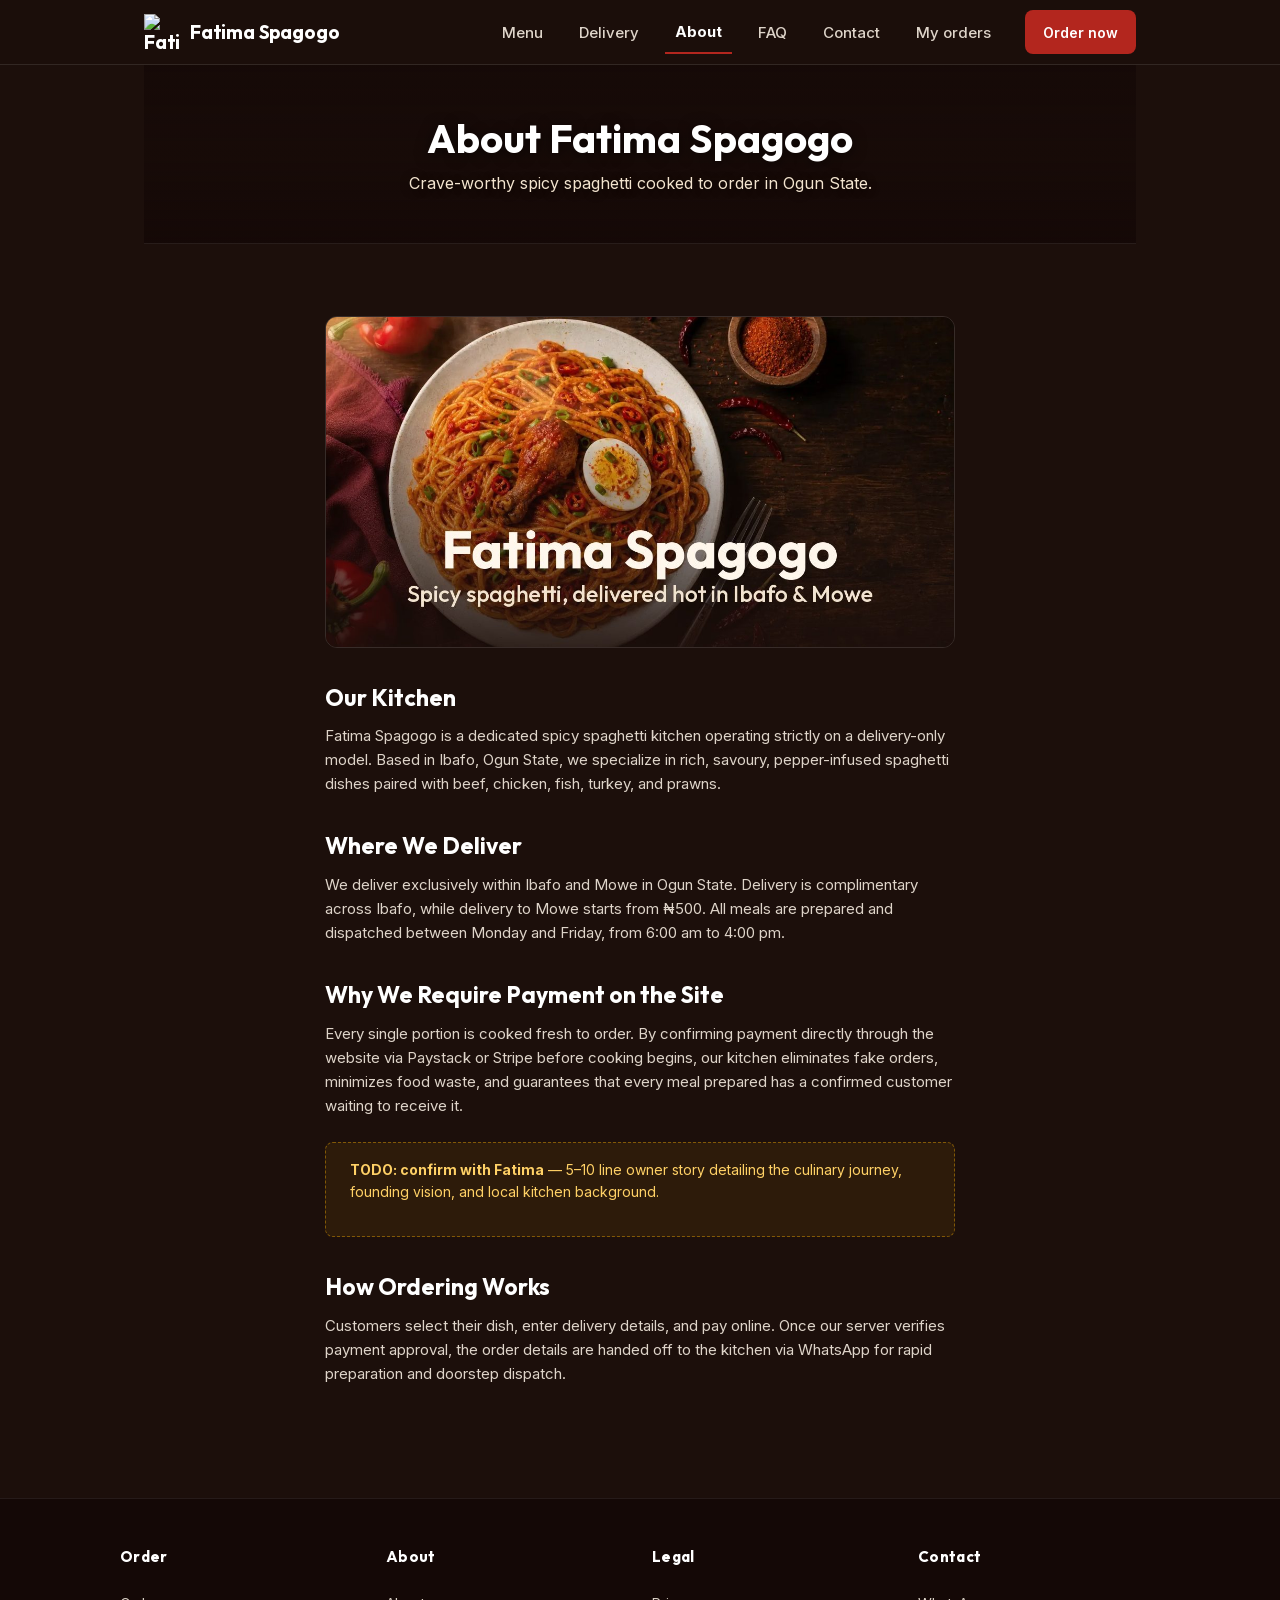
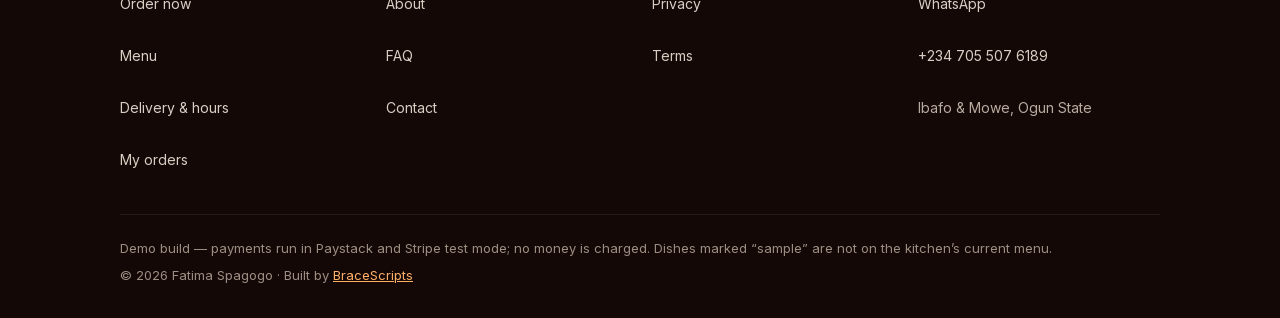
==== about.html @ 140d6942 "Pages: menu, delivery, about, faq, contact, privacy, terms + shared layout" ====
<!DOCTYPE html>
<html lang="en">
<head>
  <meta charset="UTF-8">
  <meta name="viewport" content="width=device-width, initial-scale=1.0">
  <title>About Us — Fatima Spagogo</title>
  <meta name="description" content="Learn about Fatima Spagogo, a delivery-only spicy spaghetti kitchen serving Ibafo and Mowe. Freshly cooked meals with secure online test payments.">
  <link rel="canonical" href="https://spagogofoodapp.netlify.app/about">
  <meta property="og:type" content="website">
  <meta property="og:title" content="About Us — Fatima Spagogo">
  <meta property="og:description" content="Learn about Fatima Spagogo, a delivery-only spicy spaghetti kitchen serving Ibafo and Mowe. Freshly cooked meals with secure online test payments.">
  <meta property="og:url" content="https://spagogofoodapp.netlify.app/about">
  <meta property="og:image" content="https://spagogofoodapp.netlify.app/og-image.jpg">
  <meta name="twitter:card" content="summary_large_image">
  <link rel="icon" type="image/svg+xml" href="/logo.svg">
  <link rel="stylesheet" href="/style.css">
  <link rel="stylesheet" href="/layout.css">
</head>
<body class="page">
  <a class="skipLink" href="#main">Skip to content</a>
  <header class="siteNav">
    <div class="siteNav-inner">
      <a href="/" class="siteNav-brand">
        <img src="/logo.svg" alt="Fatima Spagogo" width="36" height="36">
        <span>Fatima Spagogo</span>
      </a>
      <button type="button" class="siteNav-burger" aria-expanded="false" aria-controls="siteNavLinks" aria-label="Toggle navigation">
        <span class="siteNav-burgerBar"></span>
        <span class="siteNav-burgerBar"></span>
        <span class="siteNav-burgerBar"></span>
      </button>
      <nav id="siteNavLinks" class="siteNav-links">
        <a href="/menu" class="siteNav-link">Menu</a>
        <a href="/delivery" class="siteNav-link">Delivery</a>
        <a href="/about" class="siteNav-link" aria-current="page">About</a>
        <a href="/faq" class="siteNav-link">FAQ</a>
        <a href="/contact" class="siteNav-link">Contact</a>
        <a href="/orders" class="siteNav-link">My orders</a>
        <a href="/#orderForm" class="siteNav-btn">Order now</a>
      </nav>
    </div>
  </header>

  <main id="main" class="pageMain">
    <section class="pageHero">
      <h1>About Fatima Spagogo</h1>
      <p>Crave-worthy spicy spaghetti cooked to order in Ogun State.</p>
    </section>

    <div class="prose">
      <img src="/og-image.jpg" alt="Fatima Spagogo signature spicy spaghetti dish" class="decorativeImage" width="1200" height="630" loading="lazy">

      <h2>Our Kitchen</h2>
      <p>Fatima Spagogo is a dedicated spicy spaghetti kitchen operating strictly on a delivery-only model. Based in Ibafo, Ogun State, we specialize in rich, savoury, pepper-infused spaghetti dishes paired with beef, chicken, fish, turkey, and prawns.</p>

      <h2>Where We Deliver</h2>
      <p>We deliver exclusively within Ibafo and Mowe in Ogun State. Delivery is complimentary across Ibafo, while delivery to Mowe starts from ₦500. All meals are prepared and dispatched between Monday and Friday, from 6:00 am to 4:00 pm.</p>

      <h2>Why We Require Payment on the Site</h2>
      <p>Every single portion is cooked fresh to order. By confirming payment directly through the website via Paystack or Stripe before cooking begins, our kitchen eliminates fake orders, minimizes food waste, and guarantees that every meal prepared has a confirmed customer waiting to receive it.</p>

      <div class="todoBox">
        <p><strong>TODO: confirm with Fatima</strong> &mdash; 5&ndash;10 line owner story detailing the culinary journey, founding vision, and local kitchen background.</p>
      </div>

      <h2>How Ordering Works</h2>
      <p>Customers select their dish, enter delivery details, and pay online. Once our server verifies payment approval, the order details are handed off to the kitchen via WhatsApp for rapid preparation and doorstep dispatch.</p>
    </div>
  </main>

  <footer class="siteFooter">
    <div class="siteFooter-inner">
      <div class="siteFooter-grid">
        <div class="siteFooter-col">
          <h3 class="siteFooter-heading">Order</h3>
          <ul class="siteFooter-list">
            <li><a href="/#orderForm">Order now</a></li>
            <li><a href="/menu">Menu</a></li>
            <li><a href="/delivery">Delivery &amp; hours</a></li>
            <li><a href="/orders">My orders</a></li>
          </ul>
        </div>
        <div class="siteFooter-col">
          <h3 class="siteFooter-heading">About</h3>
          <ul class="siteFooter-list">
            <li><a href="/about">About</a></li>
            <li><a href="/faq">FAQ</a></li>
            <li><a href="/contact">Contact</a></li>
          </ul>
        </div>
        <div class="siteFooter-col">
          <h3 class="siteFooter-heading">Legal</h3>
          <ul class="siteFooter-list">
            <li><a href="/privacy">Privacy</a></li>
            <li><a href="/terms">Terms</a></li>
          </ul>
        </div>
        <div class="siteFooter-col">
          <h3 class="siteFooter-heading">Contact</h3>
          <ul class="siteFooter-list">
            <li><a href="https://wa.me/2347055076189" target="_blank" rel="noopener">WhatsApp</a></li>
            <li><a href="tel:+2347055076189">+234 705 507 6189</a></li>
            <li><span>Ibafo &amp; Mowe, Ogun State</span></li>
          </ul>
        </div>
      </div>
      <div class="siteFooter-bottom">
        <p class="siteFooter-demo">Demo build — payments run in Paystack and Stripe test mode; no money is charged. Dishes marked &ldquo;sample&rdquo; are not on the kitchen&rsquo;s current menu.</p>
        <p class="siteFooter-copy">&copy; 2026 Fatima Spagogo &middot; Built by <a href="TODO_PORTFOLIO_URL" target="_blank" rel="noopener">BraceScripts</a></p>
      </div>
    </div>
  </footer>
  <script src="/nav.js"></script>
</body>
</html>
---- style.css ----
@font-face {
    font-family: "Inter";
    font-style: normal;
    font-weight: 100 900;
    font-display: swap;
    src: url("fonts/inter-latin.woff2") format("woff2");
}
@font-face {
    font-family: "Outfit";
    font-style: normal;
    font-weight: 100 900;
    font-display: swap;
    src: url("fonts/outfit-latin.woff2") format("woff2");
}

:root {
    --primary: #B3261E;
    --primary-hover: #8C1D18;
    --surface: #FFFFFF;
    --bg-color: #FAFAFA;
    --text-primary: #1C1B1F;
    --text-secondary: #49454F;
    --border: #E7E0EC;
    
    --space-1: 4px;
    --space-2: 8px;
    --space-3: 16px;
    --space-4: 24px;
    --space-5: 32px;
    --space-6: 48px;

    --font-heading: 'Outfit', 'Playfair Display', serif;
    --font-body: 'Inter', 'Roboto', sans-serif;
    
    --radius-sm: 4px;
    --radius-md: 8px;
    --radius-lg: 12px;
}
*, *::before, *::after {
    box-sizing: border-box;
}
body {
    font-family: var(--font-body);
    background-color: var(--bg-color);
    color: var(--text-primary);
    padding: var(--space-4);
    margin: 0;
    min-height: 100vh;
}
/* Full-page food photo. Fixed layer behind everything; a dark gradient keeps the
   white cards readable on top. Each page picks its own photo via --bg-photo:
   home/ordering page = plated dish, "My orders" page = delivery packs.
   Phones get a smaller portrait crop (~60 KB). A tiny blurred placeholder shows
   until the photo arrives. */
body {
    --bg-photo: url("bg-home-m.webp");
    --bg-placeholder: url("[data-uri]");
}
body:has(#ordersPanel) {
    --bg-photo: url("bg-orders-m.webp");
    --bg-placeholder: url("[data-uri]");
}
body::before {
    content: "";
    position: fixed;
    inset: 0;
    z-index: -1;
    background-color: #1c0f0b;
    background-image:
        linear-gradient(180deg, rgba(20, 8, 6, 0.55) 0%, rgba(20, 8, 6, 0.35) 40%, rgba(20, 8, 6, 0.75) 100%),
        var(--bg-photo),
        var(--bg-placeholder);
    background-size: cover;
    background-position: center 35%;
}
/* Wide landscape screens (laptops, tablets held sideways) get the wide photo;
   anything taller than it is wide (phones, tablets held upright) keeps the
   portrait crop so the food stays in frame. */
@media (min-width: 700px) and (orientation: landscape) {
    body { --bg-photo: url("bg-home.webp"); }
    body:has(#ordersPanel) { --bg-photo: url("bg-orders.webp"); }
    body::before {
        background-image:
            linear-gradient(180deg, rgba(20, 8, 6, 0.5) 0%, rgba(20, 8, 6, 0.3) 40%, rgba(20, 8, 6, 0.7) 100%),
            var(--bg-photo),
            var(--bg-placeholder);
    }
}
/* Cross-page transition: a quick fade + slight lift. Browsers without support
   just navigate normally. */
@view-transition { navigation: auto; }
@keyframes pageIn  { from { opacity: 0; transform: translateY(12px); } }
@keyframes pageOut { to   { opacity: 0; transform: translateY(-8px); } }
::view-transition-old(root) { animation: pageOut 180ms ease-in; }
::view-transition-new(root) { animation: pageIn 260ms ease-out; }
@media (prefers-reduced-motion: reduce) {
    ::view-transition-old(root), ::view-transition-new(root) { animation: none; }
}
/* Hero Banner */
.hero {
    position: relative;
    width: calc(100% + var(--space-4) * 2);
    margin: calc(-1 * var(--space-4)) calc(-1 * var(--space-4)) var(--space-4);
    padding: var(--space-6) var(--space-4);
    text-align: center;
    overflow: hidden;
    background: url("bg-home.webp") center 35% / cover no-repeat;
}
.hero-overlay {
    position: absolute;
    inset: 0;
    background: linear-gradient(180deg, rgba(20, 8, 6, 0.7) 0%, rgba(20, 8, 6, 0.5) 50%, rgba(20, 8, 6, 0.85) 100%);
}
.hero-content {
    position: relative;
    z-index: 1;
    max-width: 500px;
    margin: 0 auto;
}
.hero-logo {
    filter: drop-shadow(0 2px 10px rgba(0,0,0,0.5));
    margin-bottom: var(--space-2);
    animation: heroFloat 3s ease-in-out infinite;
}
@keyframes heroFloat {
    0%, 100% { transform: translateY(0); }
    50% { transform: translateY(-6px); }
}
.hero-title {
    font-family: var(--font-heading);
    font-size: 36px;
    color: #fff;
    margin: 0;
    text-shadow: 0 2px 16px rgba(0, 0, 0, 0.5);
}
.hero-subtitle {
    font-size: 16px;
    color: #f3e4cf;
    margin: var(--space-2) 0 var(--space-3);
    text-shadow: 0 1px 8px rgba(0, 0, 0, 0.6);
    line-height: 1.5;
}
/* Keep siteHeader for orders.html and staff.html */
.siteHeader {
    max-width: 400px;
    margin: 0 auto 20px;
    text-align: center;
}
.siteHeader img {
    display: block;
    margin: 0 auto 8px;
}
.siteHeader h1 {
    font-family: var(--font-heading);
    font-size: 32px;
    color: #fff7ec;
    margin: 0;
    text-shadow: 0 2px 12px rgba(0, 0, 0, 0.6);
}
.siteHeader p {
    font-size: 15px;
    color: #f3e4cf;
    margin: 6px 0 0;
    text-shadow: 0 1px 8px rgba(0, 0, 0, 0.7);
}
.siteHeader img { filter: drop-shadow(0 2px 8px rgba(0, 0, 0, 0.5)); }
#accountStatus { color: #f3e4cf; text-shadow: 0 1px 6px rgba(0, 0, 0, 0.7); }
#myOrdersLink { color: #ffd9b0 !important; }
#ordersStatus { color: #f3e4cf; }
#ordersStatus a { color: #ffd9b0 !important; }

/* Trust Signals */
.trust-strip {
    max-width: 400px;
    margin: 0 auto var(--space-4) auto;
    display: flex;
    justify-content: space-between;
    background-color: #FFF9ED;
    border: 1px solid #F5E6CA;
    border-radius: var(--radius-lg);
    padding: var(--space-2) var(--space-3);
    box-shadow: 0 4px 12px rgba(0, 0, 0, 0.05);
}
.trust-badge {
    display: flex;
    flex-direction: column;
    align-items: center;
    text-align: center;
    flex: 1;
}
.trust-icon {
    font-size: 20px;
    margin-bottom: 4px;
}
.trust-text {
    display: flex;
    flex-direction: column;
}
.trust-text strong {
    font-size: 12px;
    color: var(--text-primary);
    font-weight: 600;
}
.trust-text span {
    font-size: 10px;
    color: var(--text-secondary);
}

form {
    max-width: 400px;
    margin: 0 auto;
    background-color: var(--surface);
    border: 1px solid var(--border);
    border-radius: var(--radius-lg);
    padding: var(--space-4);
    box-shadow: 0 4px 12px rgba(0, 0, 0, 0.05);
}
.fieldNote { display: block; margin-top: 6px; font-size: 13px; line-height: 1.35; }
label {
    color: var(--text-primary);
    font-weight: 500;
    font-size: 14px;
    display: block;
    margin-top: var(--space-3);
}

input, select {
    width: 100%;
    padding: 12px 16px;
    margin-top: var(--space-1);
    border: 1px solid var(--border);
    border-radius: 16px;
    box-sizing: border-box;
    font-size: 16px;
    font-family: var(--font-body);
    transition: all 0.2s ease;
}
input:focus, select:focus {
    outline: none;
    border-color: var(--primary);
    box-shadow: 0 0 0 4px rgba(179, 38, 30, 0.1);
}
button{
    background-color: var(--primary);
    color: white;
    border: none;
    padding: 16px 24px;
    margin-top: var(--space-4);
    border-radius: 50px;
    cursor: pointer;
    font-weight: 600;
    font-family: var(--font-body);
    font-size: 16px;
    transition: all 0.2s cubic-bezier(0.2, 0.8, 0.2, 1);
}
button:focus-visible {
    outline: 2px solid var(--primary);
    outline-offset: 2px;
}
button:hover {
    background-color: var(--primary-hover);
    transform: scale(1.02);
}
button:active {
    transform: scale(0.96);
}

.formHighlight {
    animation: formPulse 0.75s ease-in-out 2;
}
@keyframes formPulse {
    0%, 100% { box-shadow: 0 0 0 0 rgba(98, 17, 12, 0.5); }
    50% { box-shadow: 0 0 0 8px rgba(98, 17, 12, 0); }
}

#chatWidget {
    position: fixed;
    bottom: 16px;
    right: 16px;
    font-family: Georgia, serif;
    z-index: 1000;
}
#chatToggleBtn {
    background-color: #62110c;
    color: white;
    border: none;
    padding: 12px 18px;
    border-radius: 24px;
    cursor: pointer;
    font-weight: bold;
    box-shadow: 0 2px 6px rgba(0,0,0,0.3);
}
#chatToggleBtn:hover { background-color: #732820; }
#chatWindow {
    width: min(300px, calc(100vw - 32px));
    max-height: min(420px, 70vh);
    background-color: #faf4e8;
    border: 2px solid #62110c;
    border-radius: 8px;
    position: absolute;
    bottom: 60px;
    right: 0;
    display: flex;
    flex-direction: column;
    box-shadow: 0 4px 12px rgba(0,0,0,0.3);
}
#chatWindow.hidden { display: none; }
#chatHeader {
    background-color: #62110c;
    color: white;
    padding: 10px 12px;
    border-radius: 6px 6px 0 0;
    display: flex;
    justify-content: space-between;
    align-items: center;
    font-weight: bold;
}
#chatCloseBtn {
    background: none;
    border: none;
    color: white;
    font-size: 18px;
    }
#chatMessages {
    flex: 1;
    overflow-y: auto;
    padding: 10px;
    font-size: 14px;
    max-height: 280px;
}
.chatMsg {
    margin-bottom: 10px;
    padding: 8px 10px;
    border-radius: 6px;
    line-height: 1.4;
}
.chatMsg.user {
    background-color: #d0c095;
    color: #605c56;
    margin-left: 30px;
    text-align: right;
}
.chatMsg.bot {
    background-color: white;
    border: 1px solid #d0c095;
    color: #605c56;
    margin-right: 30px;
}
.chatMsg.typing {
    display: flex;
    align-items: center;
    gap: 4px;
    width: fit-content;
    padding: 10px 12px;
}
.chatMsg.typing .dot {
    width: 6px;
    height: 6px;
    border-radius: 50%;
    background-color: #62110c;
    opacity: 0.5;
    animation: typingBounce 1.2s infinite ease-in-out;
}
.chatMsg.typing .dot:nth-child(2) { animation-delay: 0.2s; }
.chatMsg.typing .dot:nth-child(3) { animation-delay: 0.4s; }
@keyframes typingBounce {
    0%, 60%, 100% { transform: translateY(0); opacity: 0.5; }
    30% { transform: translateY(-4px); opacity: 1; }
}
#chatInputRow {
    display: flex;
    border-top: 1px solid #d0c095;
    padding: 8px;
}
#chatInput { flex: 1; margin-top: 0; margin-right: 6px; }
#chatSendBtn { margin-top: 0; padding: 8px 14px; }
.hidden { display: none !important; }
.accountBar {
    margin-top: 10px;
    font-size: 14px;
    display: flex;
    flex-wrap: wrap;
    justify-content: center;
    align-items: center;
    gap: 8px 12px;
}
.accountBar button {
    margin-top: 0;
    padding: 6px 14px;
    font-size: 14px;
}
#authDialog {
    border: none;
    background: transparent;
    padding: 0;
    width: min(400px, calc(100vw - 32px));
}
#authDialog::backdrop { background: rgba(0, 0, 0, 0.45); }
#authForm { margin: 0; }
.authHeader {
    display: flex;
    justify-content: space-between;
    align-items: center;
}
.authHeader h2 {
    font-size: 20px;
    color: #62110c;
    margin: 0;
}
#authCloseBtn {
    background: none;
    color: #62110c;
    font-size: 22px;
    padding: 0 6px;
    margin-top: 0;
}
#authSubmitBtn { width: 100%; }
.linkBtn {
    background: none;
    color: #62110c;
    text-decoration: underline;
    font-weight: normal;
    padding: 0;
    margin-top: 12px;
    display: block;
    width: 100%;
    font-family: Georgia, serif;
    font-size: 14px;
}
.linkBtn:hover, #authCloseBtn:hover { background: none; color: #732820; }
#authMessage {
    font-size: 14px;
    margin: 12px 0 0;
    min-height: 1.4em;
    line-height: 1.4;
}
#authMessage.error { color: #b3261e; }
/* ---- My Orders page ---- */
#myOrdersLink { color: #62110c; font-weight: bold; }
.siteHeader a { display: inline-block; }
.ordersPanel { max-width: 400px; margin: 0 auto; }
.pointsSummary {
    background-color: rgba(98, 17, 12, 0.95);
    box-shadow: 0 8px 30px rgba(0, 0, 0, 0.45);
    color: white;
    border-radius: 8px;
    padding: 16px 20px;
    text-align: center;
    margin-bottom: 16px;
}
.pointsLabel { display: block; font-size: 13px; opacity: 0.85; }
.pointsTotal { display: block; font-size: 40px; font-weight: bold; line-height: 1.1; }
.pointsHint  { display: block; font-size: 12px; opacity: 0.75; margin-top: 4px; }
.ordersList { list-style: none; margin: 0; padding: 0; }
.orderCard {
    display: flex;
    align-items: center;
    gap: 12px;
    background-color: rgba(255, 255, 255, 0.94);
    box-shadow: 0 6px 24px rgba(0, 0, 0, 0.35);
    border: 1px solid #d0c095;
    border-radius: 8px;
    padding: 12px 14px;
    margin-bottom: 10px;
}
.statusMark {
    flex: 0 0 34px;
    width: 34px;
    height: 34px;
    border-radius: 50%;
    display: flex;
    align-items: center;
    justify-content: center;
    font-size: 18px;
    font-weight: bold;
    color: white;
}
.status-approved .statusMark { background-color: #2e7d32; }
.status-rejected .statusMark { background-color: #c62828; }
.status-pending  .statusMark { background-color: #f2b705; color: #5a4300; }
.status-error    .statusMark { background-color: #8d6e63; }
.orderBody { flex: 1; min-width: 0; }
.orderItem { color: #62110c; font-weight: bold; font-size: 15px; line-height: 1.3; }
.orderMeta { font-size: 13px; color: #605c56; margin-top: 2px; }
.orderPoints { text-align: center; flex: 0 0 auto; }
.orderPointsNum { display: block; font-size: 20px; font-weight: bold; color: #62110c; line-height: 1; }
.orderPointsLabel { font-size: 11px; color: #605c56; }
.ordersEmpty {
    background-color: rgba(255, 255, 255, 0.94);
    border: 1px dashed #d0c095;
    border-radius: 8px;
    padding: 20px;
    text-align: center;
    font-size: 14px;
}
.backLink { text-align: center; font-size: 14px; margin-top: 20px; }
.backLink { color: #f3e4cf; }
.backLink a { color: #ffd9b0; }
/* ---- Payment result (back from Paystack) ---- */
.paymentResult {
    max-width: 400px;
    margin: 0 auto 20px;
    background-color: rgba(255, 255, 255, 0.96);
    box-shadow: 0 12px 40px rgba(0, 0, 0, 0.45);
    border: 2px solid #d0c095;
    border-left-width: 8px;
    border-radius: 8px;
    padding: 16px 20px;
}
.paymentResult h2 { margin: 0 0 8px; font-size: 20px; color: #62110c; }
.paymentResult p { margin: 0 0 8px; font-size: 14px; line-height: 1.4; }
.paymentHint { color: #605c56; }
.pay-paid    { border-color: #2e7d32; }
.pay-failed  { border-color: #c62828; }
.pay-pending { border-color: #f2b705; }
.pay-error   { border-color: #8d6e63; }
.whatsappBtn {
    display: block;
    background-color: #25d366;
    color: white;
    text-align: center;
    text-decoration: none;
    font-weight: bold;
    padding: 12px 16px;
    border-radius: 4px;
    margin: 12px 0;
}
.whatsappBtn:hover { background-color: #1ebe5d; }
#paymentCloseBtn { text-align: left; width: auto; }
/* ---- Tablet and desktop layout (700px and wider) ----
   Wider cards and a two-column order form so the whole form fits on an iPad
   held sideways without scrolling. Phones keep the single column above. */
@media (min-width: 700px) {
    .siteHeader, .ordersPanel, .paymentResult { max-width: 640px; }
    .siteHeader h1 { font-size: 40px; }
    .siteHeader p { font-size: 17px; }
    #orderForm {
        max-width: 640px;
        display: grid;
        grid-template-columns: 1fr 1fr;
        column-gap: 20px;
        padding: 24px 28px 28px;
    }
    #orderForm > div:last-child { grid-column: 1 / -1; }   /* quantity + Place Order */
    #quantity { max-width: 120px; margin-right: 16px; }
    #chatWindow { width: min(360px, calc(100vw - 32px)); max-height: min(520px, 70vh); }
}

/* ---- Kitchen / staff board (staff.html) ---- */
body.staffPage { --bg-photo: url("bg-orders-m.webp"); }
@media (min-width: 700px) and (orientation: landscape) {
    body.staffPage { --bg-photo: url("bg-orders.webp"); }
}
#staffStatus { color: #f3e4cf; text-shadow: 0 1px 6px rgba(0, 0, 0, 0.7); }
.staffLogin { max-width: 400px; }
.staffLogin #staffLoginMessage { margin: 10px 0 0; font-size: 14px; }
.staffLogin #staffLoginMessage.error { color: #b3261e; }
.staffBoard { width: 100%; max-width: 1200px; margin: 0 auto; }
.staffToolbar {
    display: flex; flex-wrap: wrap; gap: 10px; align-items: center; justify-content: space-between;
    background-color: rgba(255, 255, 255, 0.94);
    border-radius: 12px; padding: 10px 14px; margin-bottom: 12px;
    box-shadow: 0 8px 30px rgba(0, 0, 0, 0.35);
}
.staffFilters { display: flex; gap: 6px; align-items: center; flex-wrap: wrap; }
.staffFilter { margin: 0; padding: 6px 14px; font-size: 14px; border-radius: 16px;
    background-color: transparent; color: #62110c; border: 1px solid #62110c; }
.staffFilter.isActive, .staffFilter:hover { background-color: #62110c; color: #fff; }
.staffOnlyOpen { font-size: 14px; color: #605c56; margin-left: 6px; display: inline-flex; align-items: center; gap: 4px; }
.staffOnlyOpen input { width: auto; margin: 0; }
.staffTools { display: flex; gap: 6px; align-items: center; }
.staffCount { font-size: 13px; color: #605c56; margin-right: 4px; }
.staffSmallBtn { margin: 0; padding: 6px 12px; font-size: 13px; }
.staffMessage { color: #f3e4cf; font-size: 14px; margin: 0 0 10px; min-height: 1.2em; text-align: center; }
.staffMessage.error { color: #ffb4a8; }
.staffList { list-style: none; margin: 0; padding: 0; }
.staffOrder {
    background-color: rgba(255, 255, 255, 0.96);
    border: 1px solid #d0c095; border-left: 8px solid #f2b705; border-radius: 8px;
    padding: 12px 14px; margin-bottom: 10px; box-shadow: 0 6px 20px rgba(0, 0, 0, 0.3);
    font-size: 14px; color: #3d3a36;
}
.staffOrder.k-preparing        { border-left-color: #1976d2; }
.staffOrder.k-out_for_delivery { border-left-color: #7b1fa2; }
.staffOrder.k-delivered        { border-left-color: #2e7d32; opacity: 0.8; }
.staffOrder.k-cancelled        { border-left-color: #8d6e63; opacity: 0.7; }
.staffOrder.p-pending.k-new    { border-left-color: #bdbdbd; }
.staffOrderTop { display: flex; flex-wrap: wrap; gap: 6px 10px; align-items: center; margin-bottom: 6px; }
.staffOrderId { font-weight: bold; color: #62110c; font-size: 16px; }
.staffOrderTime { color: #605c56; font-size: 13px; }
.staffPay, .staffKitchen { font-size: 12px; font-weight: bold; padding: 2px 8px; border-radius: 10px; }
.staffPay.p-approved { background: #e3f4e5; color: #2e7d32; }
.staffPay.p-pending  { background: #f3f3f3; color: #616161; }
.staffPay.p-rejected, .staffPay.p-error { background: #fde7e7; color: #c62828; }
.staffKitchen { background: #fff4d6; color: #5a4300; margin-left: auto; }
.staffKitchen.k-preparing        { background: #e3f0fb; color: #0d47a1; }
.staffKitchen.k-out_for_delivery { background: #f1e5f8; color: #4a148c; }
.staffKitchen.k-delivered        { background: #e3f4e5; color: #1b5e20; }
.staffKitchen.k-cancelled        { background: #efebe9; color: #4e342e; }
.staffItem { font-weight: bold; color: #62110c; font-size: 15px; line-height: 1.3; }
.staffWho { margin-top: 4px; }
.staffWho a { color: #62110c; }
.staffAddress { color: #605c56; margin-top: 2px; }
.staffActions { display: flex; flex-wrap: wrap; gap: 6px 14px; align-items: center; margin-top: 8px; }
.staffNextBtn { margin: 0; padding: 8px 16px; font-size: 14px; }
.staffNextBtn:disabled { background-color: #bdbdbd; cursor: not-allowed; }
.staffCancelBtn { margin: 0; font-size: 13px; color: #8d6e63 !important; }
.staffNote { font-size: 13px; color: #8d6e63; }
.staffEmpty {
    background-color: rgba(255, 255, 255, 0.94); border: 1px dashed #d0c095; border-radius: 8px;
    padding: 20px; text-align: center; font-size: 14px; color: #605c56;
}

/* Menu Cards */
.menu-selection {
    border: none;
    padding: 0;
    margin: var(--space-4) 0 0 0;
}
.menu-selection legend {
    color: var(--text-primary);
    font-weight: 500;
    font-size: 14px;
    margin-bottom: var(--space-2);
    padding: 0;
}
.menu-cards {
    display: flex;
    flex-direction: column;
    gap: var(--space-2);
}
.menu-card {
    cursor: pointer;
    display: block;
}
.menu-card input[type="radio"] {
    display: none;
}
.card-content {
    border: 2px solid var(--border);
    border-radius: 20px;
    padding: var(--space-3);
    transition: all 0.2s ease;
    display: flex;
    flex-direction: row;
    align-items: center;
    gap: var(--space-3);
}
.card-img {
    width: 80px;
    height: 80px;
    border-radius: 16px;
    object-fit: cover;
    flex-shrink: 0;
}
.card-text {
    display: flex;
    flex-direction: column;
}
.menu-card input[type="radio"]:checked + .card-content {
    border-color: var(--primary);
    background-color: rgba(179, 38, 30, 0.04);
}
.card-title {
    font-weight: 600;
    font-size: 16px;
    color: var(--text-primary);
}
.card-desc {
    font-size: 14px;
    color: var(--text-secondary);
    margin-top: var(--space-1);
}
.card-price {
    font-weight: 700;
    font-size: 16px;
    color: var(--primary);
    margin-top: var(--space-2);
}

/* Kanban Board */
.staffKanban {
    display: flex;
    flex-wrap: nowrap;
    gap: 20px;
    overflow-x: auto;
    align-items: flex-start;
    padding-bottom: 20px;
}
.kanban-column {
    flex: 1 1 350px;
    min-width: 300px;
    background-color: var(--surface);
    border-radius: var(--radius-lg);
    padding: 16px;
    box-shadow: 0 4px 12px rgba(0,0,0,0.05);
}
.kanban-column h2 {
    font-size: 18px;
    margin: 0 0 16px 0;
    color: var(--text-primary);
    border-bottom: 2px solid var(--border);
    padding-bottom: 8px;
    font-family: var(--font-heading);
}

/* Sticky Order Summary */
.order-summary-sticky {
    position: sticky;
    bottom: 16px;
    background-color: var(--surface);
    border: 1px solid var(--border);
    border-radius: var(--radius-lg);
    padding: var(--space-3) var(--space-3) 0 var(--space-3);
    margin: var(--space-4) 0 16px 0;
    box-shadow: 0 -4px 30px rgba(0, 0, 0, 0.12);
    z-index: 10;
}
.total-row {
    display: flex;
    justify-content: space-between;
    align-items: center;
    font-size: 18px;
    margin-bottom: var(--space-2);
}
.total-row span {
    color: var(--text-secondary);
    font-weight: 500;
}
.total-row strong {
    color: var(--primary);
    font-size: 24px;
    font-weight: 700;
}
.order-summary-sticky button {
    width: 100%;
    margin-top: 0;
}

.menu-card:active .card-content { transform: scale(0.98); }


::-webkit-scrollbar { display: none; }
html, body { -ms-overflow-style: none; scrollbar-width: none; }

@media (max-width: 1023px) {
    #chatWidget { bottom: calc(16px + 123px); }
    #chatToggleBtn {
        width: 52px; height: 52px; padding: 0; border-radius: 50%; font-size: 0;
        display: flex; align-items: center; justify-content: center;
    }
    #chatToggleBtn::before { content: "💬"; font-size: 24px; line-height: 1; }
}

@media (max-width: 1023px) {
    .staffKanban { flex-wrap: wrap; overflow-x: visible; }
}
@media (max-width: 699px) {
    .staffKanban { gap: 14px; }
    .kanban-column { flex-basis: 100%; min-width: 0; }
}

.notFound {
    max-width: 400px;
    margin: 0 auto;
    background-color: var(--surface);
    border: 1px solid var(--border);
    border-radius: var(--radius-lg);
    padding: var(--space-4);
    text-align: center;
    box-shadow: 0 4px 12px rgba(0, 0, 0, 0.05);
}
.notFound p { margin: 0 0 var(--space-3); color: var(--text-secondary); }
.notFoundHome {
    display: inline-block;
    background-color: var(--primary);
    color: #fff;
    text-decoration: none;
    font-weight: 600;
    padding: 14px 24px;
    border-radius: 50px;
}
.notFoundHome:hover { background-color: var(--primary-hover); }
.trust-text strong, .trust-text span { text-wrap: balance; }
---- layout.css ----
/* layout.css — Fatima Spagogo Multi-page Layout & Styles */

/* 1. Reset and Accessible Skip Link */
.skipLink {
    position: absolute;
    top: -120px;
    left: 16px;
    background-color: #ffd166;
    color: #1c0f0b;
    padding: 12px 20px;
    font-weight: 700;
    font-family: var(--font-body);
    font-size: 15px;
    border-radius: var(--radius-md);
    z-index: 99999;
    text-decoration: none;
    box-shadow: 0 4px 16px rgba(0, 0, 0, 0.4);
    transition: top 0.15s ease-out;
}
.skipLink:focus,
.skipLink:focus-visible {
    top: 16px;
    outline: 2px solid #ffffff;
    outline-offset: 2px;
}

:focus-visible {
    outline: 2px solid #ffd166;
    outline-offset: 3px;
}

h1, h2, h3, h4, h5, h6 {
    text-wrap: balance;
}

/* 2. Page Body and Shell */
body.page {
    background-color: #1c0f0b;
    color: #f7f2ea;
    padding: 0;
    margin: 0;
    min-height: 100vh;
    display: flex;
    flex-direction: column;
}

body.page::before {
    display: none;
}

body:has(.siteNav) {
    padding-top: 0;
    padding-left: 0;
    padding-right: 0;
    padding-bottom: 0;
}

body:has(.siteNav) .hero {
    width: 100%;
    margin-left: 0;
    margin-right: 0;
    margin-top: 0;
}

.pageMain {
    max-width: 1040px;
    width: 100%;
    margin: 0 auto;
    padding: 0 var(--space-4) var(--space-6);
    flex: 1 0 auto;
    box-sizing: border-box;
}

/* 3. Shared Site Navigation */
.siteNav {
    position: sticky;
    top: 0;
    z-index: 500;
    width: 100%;
    background-color: rgba(28, 15, 11, 0.92);
    backdrop-filter: blur(12px);
    -webkit-backdrop-filter: blur(12px);
    border-bottom: 1px solid rgba(255, 255, 255, 0.1);
}

.siteNav-inner {
    max-width: 1040px;
    margin: 0 auto;
    padding: 0 var(--space-4);
    height: 64px;
    display: flex;
    align-items: center;
    justify-content: space-between;
    box-sizing: border-box;
    position: relative;
}

.siteNav-brand {
    display: flex;
    align-items: center;
    gap: 10px;
    text-decoration: none;
    color: #ffffff;
    font-family: var(--font-heading);
    font-weight: 700;
    font-size: 19px;
    letter-spacing: -0.01em;
    min-height: 44px;
}

.siteNav-brand img {
    display: block;
    width: 36px;
    height: 36px;
}

.siteNav-burger {
    display: none;
    background: transparent;
    border: 1px solid rgba(255, 255, 255, 0.22);
    border-radius: var(--radius-md);
    cursor: pointer;
    min-width: 44px;
    min-height: 44px;
    padding: 10px;
    flex-direction: column;
    justify-content: center;
    align-items: center;
    gap: 5px;
    margin: 0;
}

.siteNav-burgerBar {
    display: block;
    width: 22px;
    height: 2px;
    background-color: #ffffff;
    border-radius: 2px;
}

.siteNav-links {
    display: flex;
    align-items: center;
    gap: var(--space-3);
}

.siteNav-link {
    color: #ded4c9;
    text-decoration: none;
    font-size: 15px;
    font-weight: 500;
    padding: 8px 10px;
    border-radius: var(--radius-sm);
    min-height: 44px;
    display: inline-flex;
    align-items: center;
    transition: color 0.15s ease, background-color 0.15s ease;
}

.siteNav-link:hover {
    color: #ffffff;
    background-color: rgba(255, 255, 255, 0.08);
}

.siteNav-link[aria-current="page"] {
    color: #ffffff;
    font-weight: 700;
    border-bottom: 2px solid var(--primary);
    border-radius: 0;
}

.siteNav-btn {
    background-color: var(--primary);
    color: #ffffff;
    text-decoration: none;
    font-weight: 600;
    font-size: 14px;
    padding: 10px 18px;
    border-radius: var(--radius-md);
    min-height: 44px;
    display: inline-flex;
    align-items: center;
    justify-content: center;
    transition: background-color 0.15s ease;
    margin-left: var(--space-2);
}

.siteNav-btn:hover {
    background-color: var(--primary-hover);
}

/* 4. Page Hero */
.pageHero {
    position: relative;
    padding: var(--space-6) var(--space-4);
    text-align: center;
    overflow: hidden;
    background:
        linear-gradient(180deg, rgba(20, 8, 6, 0.78) 0%, rgba(20, 8, 6, 0.6) 50%, rgba(20, 8, 6, 0.92) 100%),
        url("/bg-home.webp") center 35% / cover no-repeat;
    border-bottom: 1px solid rgba(255, 255, 255, 0.08);
    margin-bottom: var(--space-5);
}

@media (max-width: 759px) {
    .pageHero {
        background-image:
            linear-gradient(180deg, rgba(20, 8, 6, 0.8) 0%, rgba(20, 8, 6, 0.62) 50%, rgba(20, 8, 6, 0.92) 100%),
            url("/bg-home-m.webp");
    }
}

.pageHero h1 {
    font-family: var(--font-heading);
    font-size: clamp(28px, 4.5vw, 40px);
    color: #ffffff;
    margin: 0 0 var(--space-2);
    text-shadow: 0 2px 14px rgba(0, 0, 0, 0.6);
}

.pageHero p {
    font-size: 16px;
    color: #f3e4cf;
    max-width: 620px;
    margin: 0 auto;
    line-height: 1.5;
    text-shadow: 0 1px 8px rgba(0, 0, 0, 0.5);
}

/* 5. Menu Dish Cards Grid */
.cardGrid {
    display: grid;
    grid-template-columns: repeat(auto-fill, minmax(235px, 1fr));
    gap: var(--space-4);
    margin: var(--space-5) 0 var(--space-4);
}

.card {
    background: rgba(255, 255, 255, 0.05);
    border: 1px solid rgba(255, 255, 255, 0.12);
    border-radius: var(--radius-lg);
    overflow: hidden;
    display: flex;
    flex-direction: column;
    box-shadow: 0 4px 16px rgba(0, 0, 0, 0.25);
    transition: transform 0.2s cubic-bezier(0.2, 0.8, 0.2, 1), border-color 0.2s ease;
}

.card:hover {
    transform: translateY(-3px);
    border-color: rgba(255, 255, 255, 0.28);
}

.card-img {
    width: 100%;
    height: 220px;
    object-fit: cover;
    display: block;
    background-color: #2b1713;
}

.card-body {
    padding: var(--space-3);
    display: flex;
    flex-direction: column;
    flex-grow: 1;
}

.card-titleRow {
    display: flex;
    align-items: baseline;
    justify-content: space-between;
    gap: 8px;
    margin-bottom: 6px;
    flex-wrap: wrap;
}

.card-name {
    font-family: var(--font-heading);
    font-size: 18px;
    font-weight: 700;
    color: #ffffff;
    margin: 0;
    display: flex;
    align-items: center;
    gap: 8px;
    flex-wrap: wrap;
}

.card-price {
    font-weight: 700;
    color: #ffd166;
    font-size: 16px;
}

.card-desc {
    font-size: 13px;
    color: #d8cfc4;
    margin: 0 0 var(--space-3);
    line-height: 1.45;
    flex-grow: 1;
}

.card-orderBtn {
    display: inline-flex;
    align-items: center;
    justify-content: center;
    background-color: var(--primary);
    color: #ffffff;
    text-decoration: none;
    font-weight: 600;
    font-size: 14px;
    padding: 10px 16px;
    border-radius: var(--radius-md);
    min-height: 44px;
    transition: background-color 0.15s ease;
}

.card-orderBtn:hover {
    background-color: var(--primary-hover);
}

.badge-sample {
    background: rgba(255, 180, 0, 0.16);
    color: #ffd166;
    border: 1px solid rgba(255, 180, 0, 0.5);
    border-radius: var(--radius-sm);
    font-size: 11px;
    padding: 2px 7px;
    text-transform: uppercase;
    font-weight: 700;
    letter-spacing: 0.04em;
    display: inline-block;
}

.menuNotes {
    background: rgba(255, 255, 255, 0.04);
    border: 1px solid rgba(255, 255, 255, 0.1);
    border-radius: var(--radius-md);
    padding: var(--space-3) var(--space-4);
    margin: var(--space-4) 0 var(--space-5);
    font-size: 14px;
    color: #ded4c9;
    line-height: 1.55;
}

/* 6. Prose for Content & Policy Pages */
.prose {
    max-width: 70ch;
    line-height: 1.6;
    margin: 0 auto;
    padding: var(--space-3) 0 var(--space-6);
    color: #ded4c9;
    font-size: 15px;
}

.prose h2 {
    font-family: var(--font-heading);
    font-size: 23px;
    color: #ffffff;
    margin: var(--space-5) 0 var(--space-2);
}

.prose h3 {
    font-family: var(--font-heading);
    font-size: 18px;
    color: #f3e4cf;
    margin: var(--space-4) 0 var(--space-2);
}

.prose p {
    margin: 0 0 var(--space-3);
}

.prose ul, .prose ol {
    margin: 0 0 var(--space-4);
    padding-left: var(--space-4);
}

.prose li {
    margin-bottom: var(--space-2);
}

.prose a {
    color: #ffb067;
    text-decoration: underline;
}

.prose a:hover {
    color: #ffd166;
}

.prose .callout {
    background: rgba(255, 255, 255, 0.05);
    border-left: 3px solid var(--primary);
    border-radius: 0 var(--radius-md) var(--radius-md) 0;
    padding: var(--space-3) var(--space-4);
    margin: var(--space-4) 0;
}

.prose .todoBox {
    background: rgba(255, 180, 0, 0.08);
    border: 1px dashed rgba(255, 180, 0, 0.4);
    border-radius: var(--radius-md);
    padding: var(--space-3) var(--space-4);
    margin: var(--space-4) 0;
    color: #ffd166;
    font-size: 14px;
}

.decorativeImage {
    width: 100%;
    max-width: 680px;
    height: auto;
    border-radius: var(--radius-lg);
    display: block;
    margin: var(--space-4) auto;
    border: 1px solid rgba(255, 255, 255, 0.12);
}

/* 7. FAQ Lists */
.faqGroup {
    margin-bottom: var(--space-5);
}

.faqGroup h2 {
    font-family: var(--font-heading);
    font-size: 22px;
    color: #ffffff;
    margin: 0 0 var(--space-3);
    border-bottom: 1px solid rgba(255, 255, 255, 0.1);
    padding-bottom: var(--space-2);
}

.faqList {
    display: flex;
    flex-direction: column;
    gap: var(--space-3);
}

.faqItem {
    background: rgba(255, 255, 255, 0.05);
    border: 1px solid rgba(255, 255, 255, 0.1);
    border-radius: var(--radius-md);
    overflow: hidden;
    transition: background-color 0.2s ease, border-color 0.2s ease;
}

.faqItem[open] {
    background: rgba(255, 255, 255, 0.07);
    border-color: rgba(255, 255, 255, 0.22);
}

.faqQuestion {
    padding: var(--space-3) var(--space-4);
    font-size: 16px;
    font-weight: 600;
    color: #ffffff;
    cursor: pointer;
    list-style: none;
    display: flex;
    justify-content: space-between;
    align-items: center;
    min-height: 44px;
    user-select: none;
}

.faqQuestion::-webkit-details-marker {
    display: none;
}

.faqQuestion::after {
    content: "+";
    font-size: 22px;
    font-weight: 700;
    color: #ffd166;
    margin-left: 12px;
}

.faqItem[open] .faqQuestion::after {
    content: "−";
}

.faqAnswer {
    padding: 0 var(--space-4) var(--space-4);
    font-size: 14px;
    color: #ded4c9;
    line-height: 1.55;
}

.faqAnswer p:first-child {
    margin-top: 0;
}

.faqAnswer p:last-child {
    margin-bottom: 0;
}

/* 8. Tables */
.infoTableWrapper {
    overflow-x: auto;
    margin: var(--space-4) 0;
    -webkit-overflow-scrolling: touch;
    border-radius: var(--radius-md);
}

.infoTable {
    width: 100%;
    border-collapse: collapse;
    font-size: 14px;
    background: rgba(255, 255, 255, 0.04);
    border: 1px solid rgba(255, 255, 255, 0.1);
    border-radius: var(--radius-md);
    text-align: left;
}

.infoTable th {
    background: rgba(255, 255, 255, 0.09);
    color: #ffffff;
    font-weight: 600;
    padding: 12px 16px;
    border-bottom: 1px solid rgba(255, 255, 255, 0.15);
}

.infoTable td {
    padding: 12px 16px;
    border-bottom: 1px solid rgba(255, 255, 255, 0.06);
    color: #ded4c9;
}

.infoTable tr:last-child td {
    border-bottom: none;
}

/* 9. Contact Page Specifics */
.contactGrid {
    display: grid;
    grid-template-columns: repeat(auto-fit, minmax(280px, 1fr));
    gap: var(--space-4);
    margin: var(--space-5) 0;
}

.contactCard {
    background: rgba(255, 255, 255, 0.05);
    border: 1px solid rgba(255, 255, 255, 0.12);
    border-radius: var(--radius-lg);
    padding: var(--space-4);
    display: flex;
    flex-direction: column;
}

.contactCard h2 {
    font-family: var(--font-heading);
    font-size: 20px;
    color: #ffffff;
    margin: 0 0 var(--space-2);
}

.contactCard p {
    font-size: 14px;
    color: #ded4c9;
    margin: 0 0 var(--space-3);
    line-height: 1.5;
}

.contactWhatsappBtn {
    display: inline-flex;
    align-items: center;
    justify-content: center;
    gap: 8px;
    background-color: #25d366;
    color: #ffffff;
    text-align: center;
    text-decoration: none;
    font-weight: 700;
    font-size: 15px;
    padding: 12px 20px;
    border-radius: var(--radius-md);
    min-height: 44px;
    margin-top: auto;
    transition: background-color 0.15s ease;
}

.contactWhatsappBtn:hover {
    background-color: #1ebe5d;
}

.contactPhoneBtn {
    display: inline-flex;
    align-items: center;
    justify-content: center;
    gap: 8px;
    background-color: rgba(255, 255, 255, 0.08);
    border: 1px solid rgba(255, 255, 255, 0.2);
    color: #ffffff;
    text-decoration: none;
    font-weight: 600;
    font-size: 15px;
    padding: 12px 20px;
    border-radius: var(--radius-md);
    min-height: 44px;
    margin-top: auto;
    transition: background-color 0.15s ease;
}

.contactPhoneBtn:hover {
    background-color: rgba(255, 255, 255, 0.15);
}

/* 10. Shared Site Footer */
.siteFooter {
    background-color: #140806;
    border-top: 1px solid rgba(255, 255, 255, 0.08);
    padding: var(--space-6) var(--space-4) var(--space-5);
    color: #b8aba0;
    font-size: 14px;
    margin-top: auto;
    width: 100%;
    box-sizing: border-box;
}

.siteFooter-inner {
    max-width: 1040px;
    margin: 0 auto;
}

.siteFooter-grid {
    display: grid;
    grid-template-columns: repeat(4, 1fr);
    gap: var(--space-4);
    margin-bottom: var(--space-5);
}

.siteFooter-heading {
    font-family: var(--font-heading);
    color: #ffffff;
    font-size: 15px;
    margin: 0 0 var(--space-3);
    letter-spacing: 0.02em;
}

.siteFooter-list {
    list-style: none;
    margin: 0;
    padding: 0;
    display: flex;
    flex-direction: column;
    gap: var(--space-2);
}

.siteFooter-list a {
    color: #d8cfc4;
    text-decoration: none;
    min-height: 44px;
    display: inline-flex;
    align-items: center;
    transition: color 0.15s ease;
}

.siteFooter-list a:hover {
    color: #ffffff;
}

.siteFooter-list span {
    min-height: 44px;
    display: inline-flex;
    align-items: center;
    color: #b8aba0;
}

.siteFooter-bottom {
    border-top: 1px solid rgba(255, 255, 255, 0.08);
    padding-top: var(--space-4);
    font-size: 13px;
    line-height: 1.5;
    color: #9c8e83;
}

.siteFooter-demo {
    margin: 0 0 var(--space-2);
}

.siteFooter-copy {
    margin: 0;
}

.siteFooter-copy a {
    color: #ffb067;
    text-decoration: underline;
}

.siteFooter-copy a:hover {
    color: #ffd166;
}

/* 11. Responsive Breakpoints: <= 480, 481–759, 760–1023, >= 1024 */
@media (max-width: 759px) {
    .siteNav-burger {
        display: flex;
    }

    html.has-js .siteNav-links {
        display: none;
    }

    html.has-js .siteNav-links.is-open {
        display: flex;
        flex-direction: column;
        position: absolute;
        top: 64px;
        left: 0;
        right: 0;
        background-color: rgba(24, 12, 9, 0.98);
        backdrop-filter: blur(16px);
        -webkit-backdrop-filter: blur(16px);
        padding: var(--space-3) var(--space-4) var(--space-4);
        border-bottom: 1px solid rgba(255, 255, 255, 0.12);
        gap: var(--space-1);
        box-shadow: 0 16px 36px rgba(0, 0, 0, 0.55);
        align-items: stretch;
    }

    .siteNav-link {
        width: 100%;
        padding: 12px 14px;
        box-sizing: border-box;
    }

    .siteNav-btn {
        margin-left: 0;
        margin-top: var(--space-2);
        width: 100%;
        box-sizing: border-box;
    }

    .siteFooter-grid {
        grid-template-columns: repeat(2, 1fr);
        gap: var(--space-4);
    }
}

@media (max-width: 480px) {
    .siteNav-inner {
        height: 56px;
    }

    html.has-js .siteNav-links.is-open {
        top: 56px;
    }

    .siteFooter-grid {
        grid-template-columns: 1fr;
        gap: var(--space-4);
    }

    .cardGrid {
        grid-template-columns: 1fr;
    }
}

@media (min-width: 760px) and (max-width: 1023px) {
    .cardGrid {
        grid-template-columns: repeat(auto-fill, minmax(220px, 1fr));
    }
}

@media (min-width: 1024px) {
    .cardGrid {
        grid-template-columns: repeat(4, 1fr);
    }
}
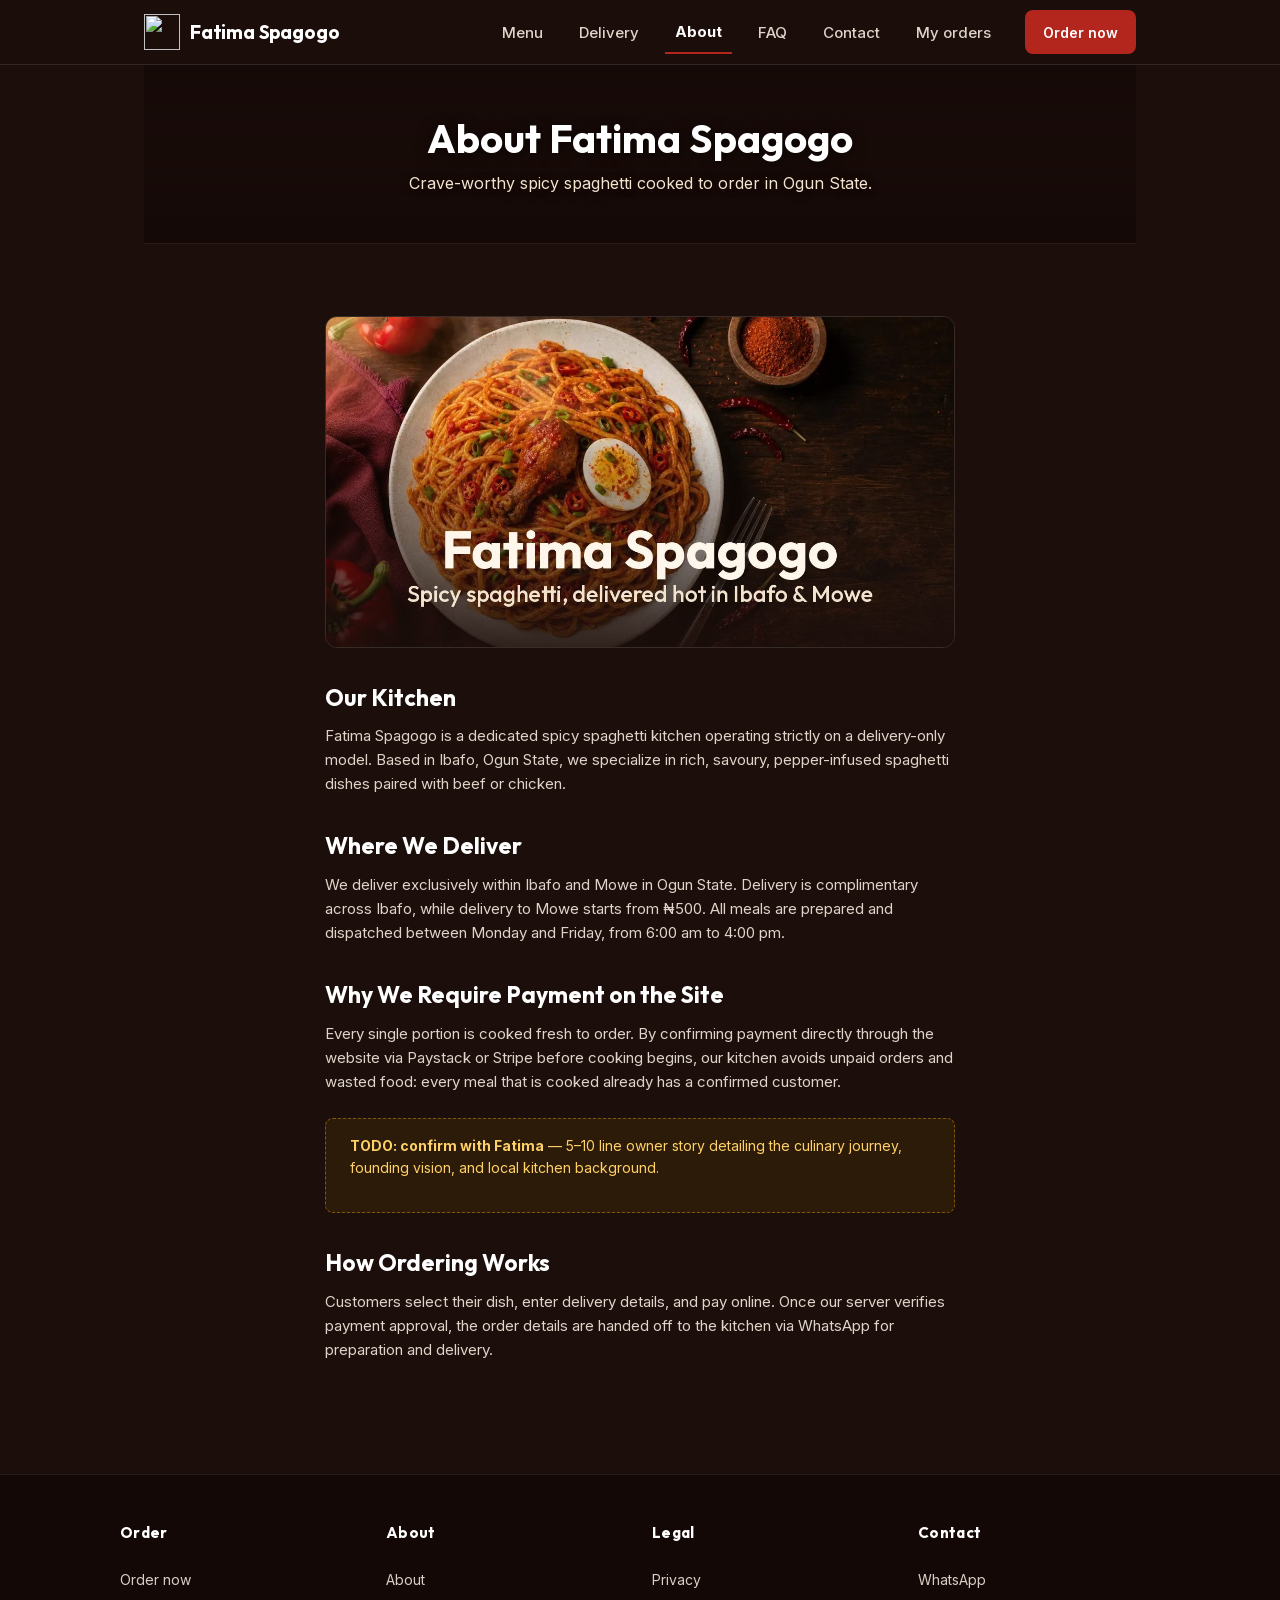
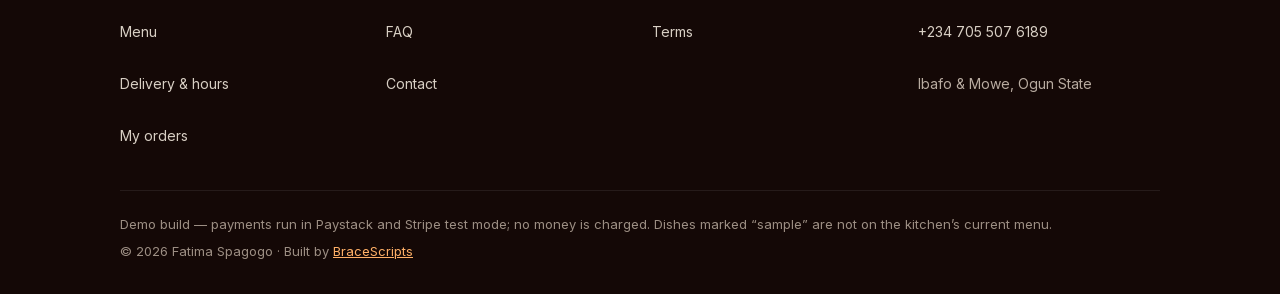
==== commit 57289e11: "Fix: home layout (class collision, body padding), logo alt, copy corrections" ====
--- a/about.html
+++ b/about.html
@@ -21,7 +21,7 @@
   <header class="siteNav">
     <div class="siteNav-inner">
       <a href="/" class="siteNav-brand">
-        <img src="/logo.svg" alt="Fatima Spagogo" width="36" height="36">
+        <img src="/logo.svg" alt="" width="36" height="36">
         <span>Fatima Spagogo</span>
       </a>
       <button type="button" class="siteNav-burger" aria-expanded="false" aria-controls="siteNavLinks" aria-label="Toggle navigation">
@@ -51,20 +51,20 @@
       <img src="/og-image.jpg" alt="Fatima Spagogo signature spicy spaghetti dish" class="decorativeImage" width="1200" height="630" loading="lazy">
 
       <h2>Our Kitchen</h2>
-      <p>Fatima Spagogo is a dedicated spicy spaghetti kitchen operating strictly on a delivery-only model. Based in Ibafo, Ogun State, we specialize in rich, savoury, pepper-infused spaghetti dishes paired with beef, chicken, fish, turkey, and prawns.</p>
+      <p>Fatima Spagogo is a dedicated spicy spaghetti kitchen operating strictly on a delivery-only model. Based in Ibafo, Ogun State, we specialize in rich, savoury, pepper-infused spaghetti dishes paired with beef or chicken.</p>
 
       <h2>Where We Deliver</h2>
       <p>We deliver exclusively within Ibafo and Mowe in Ogun State. Delivery is complimentary across Ibafo, while delivery to Mowe starts from ₦500. All meals are prepared and dispatched between Monday and Friday, from 6:00 am to 4:00 pm.</p>
 
       <h2>Why We Require Payment on the Site</h2>
-      <p>Every single portion is cooked fresh to order. By confirming payment directly through the website via Paystack or Stripe before cooking begins, our kitchen eliminates fake orders, minimizes food waste, and guarantees that every meal prepared has a confirmed customer waiting to receive it.</p>
+      <p>Every single portion is cooked fresh to order. By confirming payment directly through the website via Paystack or Stripe before cooking begins, our kitchen avoids unpaid orders and wasted food: every meal that is cooked already has a confirmed customer.</p>
 
       <div class="todoBox">
         <p><strong>TODO: confirm with Fatima</strong> &mdash; 5&ndash;10 line owner story detailing the culinary journey, founding vision, and local kitchen background.</p>
       </div>
 
       <h2>How Ordering Works</h2>
-      <p>Customers select their dish, enter delivery details, and pay online. Once our server verifies payment approval, the order details are handed off to the kitchen via WhatsApp for rapid preparation and doorstep dispatch.</p>
+      <p>Customers select their dish, enter delivery details, and pay online. Once our server verifies payment approval, the order details are handed off to the kitchen via WhatsApp for preparation and delivery.</p>
     </div>
   </main>
 
--- a/layout.css
+++ b/layout.css
@@ -48,18 +48,19 @@
     display: none;
 }
 
-body:has(.siteNav) {
-    padding-top: 0;
-    padding-left: 0;
-    padding-right: 0;
-    padding-bottom: 0;
-}
-
-body:has(.siteNav) .hero {
-    width: 100%;
-    margin-left: 0;
-    margin-right: 0;
+body:not(.page) .siteNav {
+    width: calc(100% + var(--space-4) * 2);
+    margin: calc(-1 * var(--space-4)) calc(-1 * var(--space-4)) 0;
+}
+body:not(.page) .siteNav + .hero {
     margin-top: 0;
+}
+body:not(.page) .siteFooter {
+    width: calc(100% + var(--space-4) * 2);
+    margin: var(--space-5) calc(-1 * var(--space-4)) calc(-1 * var(--space-4));
+}
+#orderForm {
+    scroll-margin-top: 80px;
 }
 
 .pageMain {
@@ -228,14 +229,14 @@
 }
 
 /* 5. Menu Dish Cards Grid */
-.cardGrid {
+.dishGrid {
     display: grid;
     grid-template-columns: repeat(auto-fill, minmax(235px, 1fr));
     gap: var(--space-4);
     margin: var(--space-5) 0 var(--space-4);
 }
 
-.card {
+.dishCard {
     background: rgba(255, 255, 255, 0.05);
     border: 1px solid rgba(255, 255, 255, 0.12);
     border-radius: var(--radius-lg);
@@ -246,12 +247,12 @@
     transition: transform 0.2s cubic-bezier(0.2, 0.8, 0.2, 1), border-color 0.2s ease;
 }
 
-.card:hover {
+.dishCard:hover {
     transform: translateY(-3px);
     border-color: rgba(255, 255, 255, 0.28);
 }
 
-.card-img {
+.dishCard-img {
     width: 100%;
     height: 220px;
     object-fit: cover;
@@ -259,23 +260,23 @@
     background-color: #2b1713;
 }
 
-.card-body {
+.dishCard-body {
     padding: var(--space-3);
     display: flex;
     flex-direction: column;
     flex-grow: 1;
 }
 
-.card-titleRow {
-    display: flex;
-    align-items: baseline;
-    justify-content: space-between;
-    gap: 8px;
+.dishCard-titleRow {
+    display: flex;
+    flex-direction: column;
+    align-items: flex-start;
+    gap: 4px;
     margin-bottom: 6px;
     flex-wrap: wrap;
 }
 
-.card-name {
+.dishCard-name {
     font-family: var(--font-heading);
     font-size: 18px;
     font-weight: 700;
@@ -287,13 +288,13 @@
     flex-wrap: wrap;
 }
 
-.card-price {
+.dishCard-price {
     font-weight: 700;
     color: #ffd166;
     font-size: 16px;
 }
 
-.card-desc {
+.dishCard-desc {
     font-size: 13px;
     color: #d8cfc4;
     margin: 0 0 var(--space-3);
@@ -301,7 +302,7 @@
     flex-grow: 1;
 }
 
-.card-orderBtn {
+.dishCard-orderBtn {
     display: inline-flex;
     align-items: center;
     justify-content: center;
@@ -316,7 +317,7 @@
     transition: background-color 0.15s ease;
 }
 
-.card-orderBtn:hover {
+.dishCard-orderBtn:hover {
     background-color: var(--primary-hover);
 }
 
@@ -753,19 +754,19 @@
         gap: var(--space-4);
     }
 
-    .cardGrid {
+    .dishGrid {
         grid-template-columns: 1fr;
     }
 }
 
 @media (min-width: 760px) and (max-width: 1023px) {
-    .cardGrid {
+    .dishGrid {
         grid-template-columns: repeat(auto-fill, minmax(220px, 1fr));
     }
 }
 
 @media (min-width: 1024px) {
-    .cardGrid {
+    .dishGrid {
         grid-template-columns: repeat(4, 1fr);
     }
 }
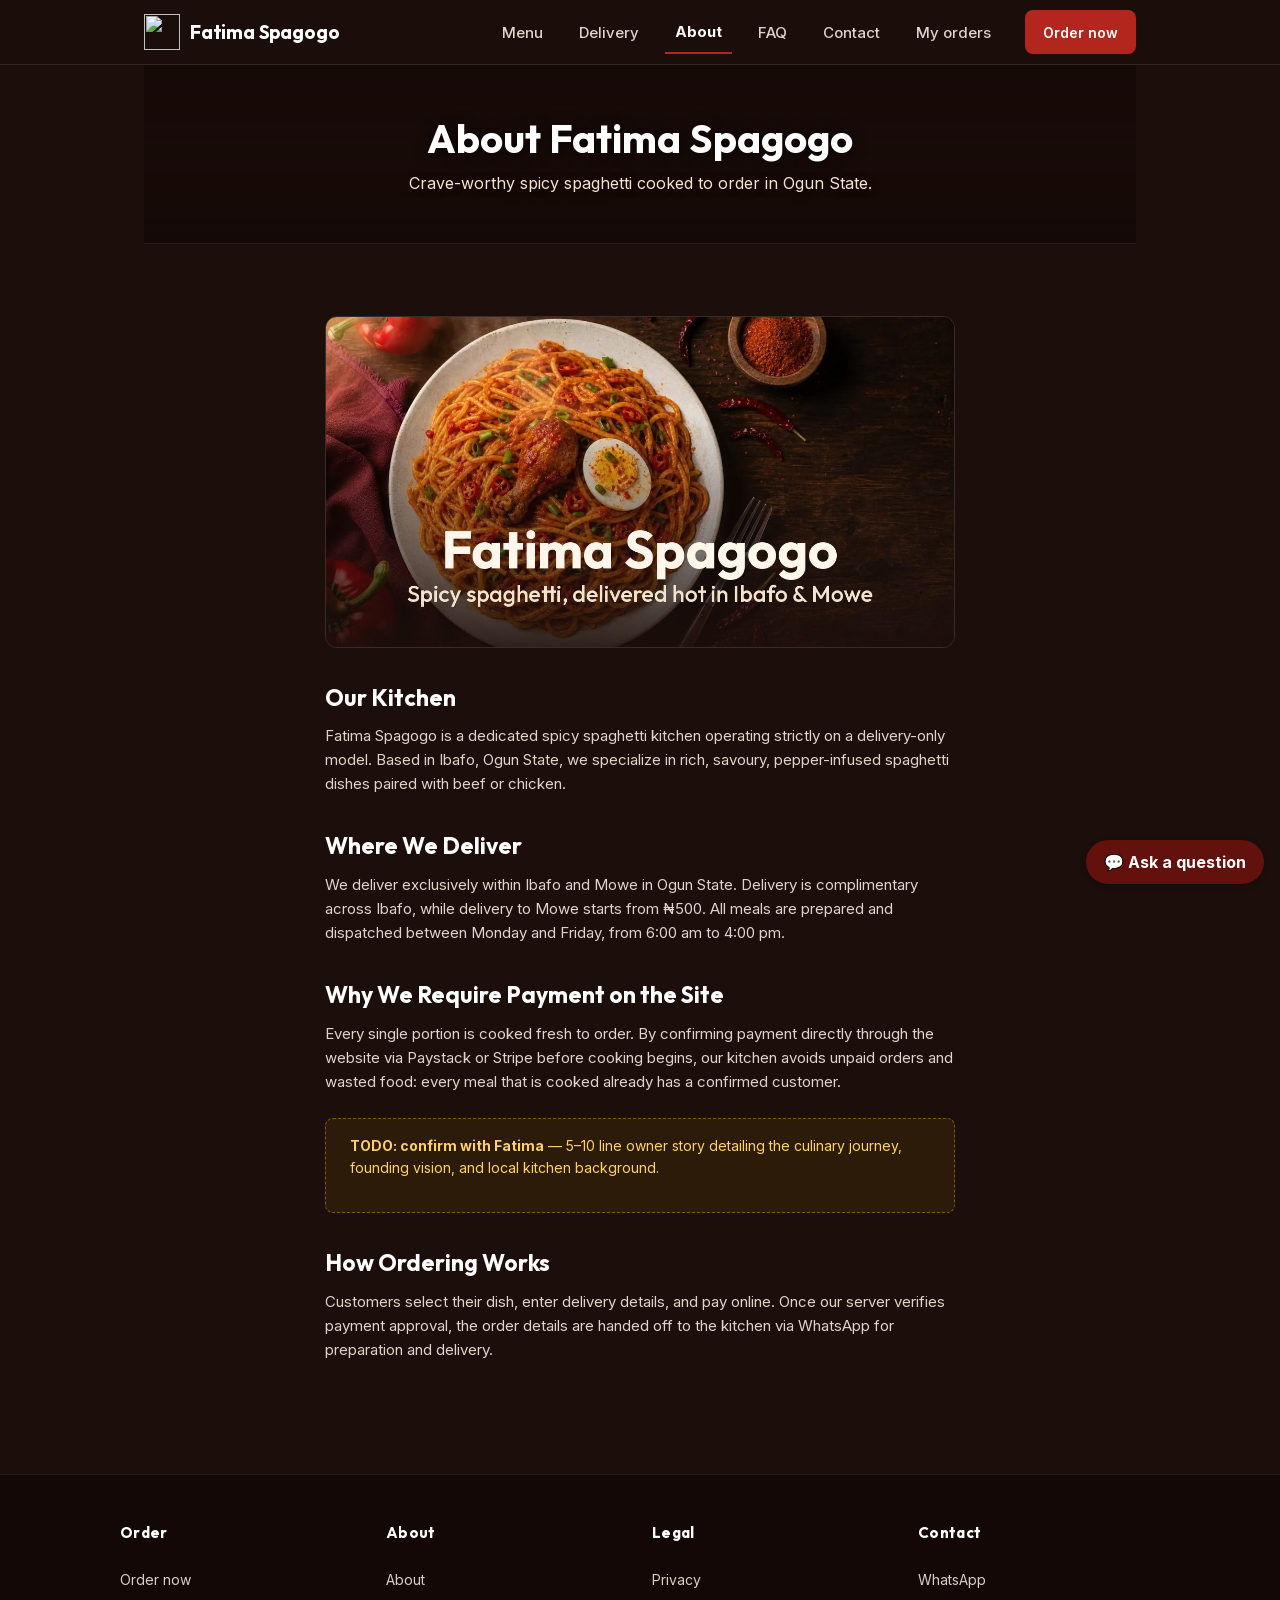
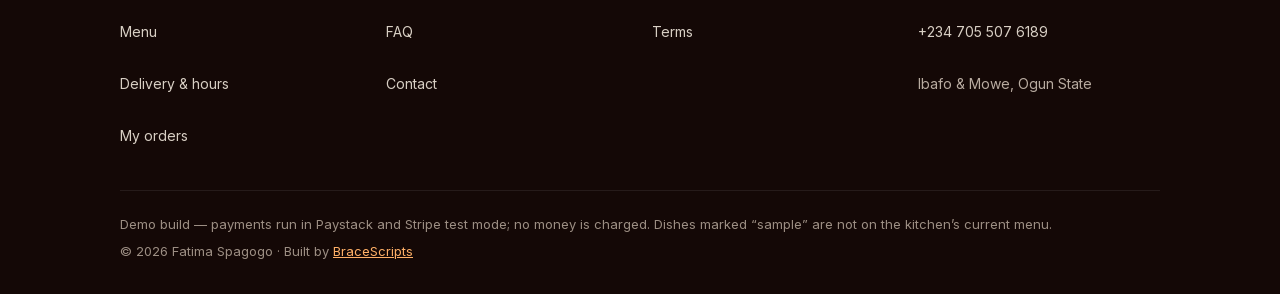
==== commit 1566edf5: "Chat: widget on every page with handoff to the order form; bot knows all eight dishes" ====
--- a/about.html
+++ b/about.html
@@ -110,6 +110,21 @@
       </div>
     </div>
   </footer>
+<div id="chatWidget">
+    <button type="button" id="chatToggleBtn" aria-label="Chat with us">💬 Ask a question</button>
+    <div id="chatWindow" class="hidden">
+        <div id="chatHeader">
+            <span>Fatima Spagogo — Ask us anything</span>
+            <button id="chatCloseBtn" aria-label="Close chat">×</button>
+        </div>
+        <div id="chatMessages"></div>
+        <div id="chatInputRow">
+            <input type="text" id="chatInput" placeholder="Type a question...">
+            <button type="button" id="chatSendBtn">Send</button>
+        </div>
+    </div>
+</div>
+<script src="/chat-widget.js"></script>
   <script src="/nav.js"></script>
 </body>
 </html>
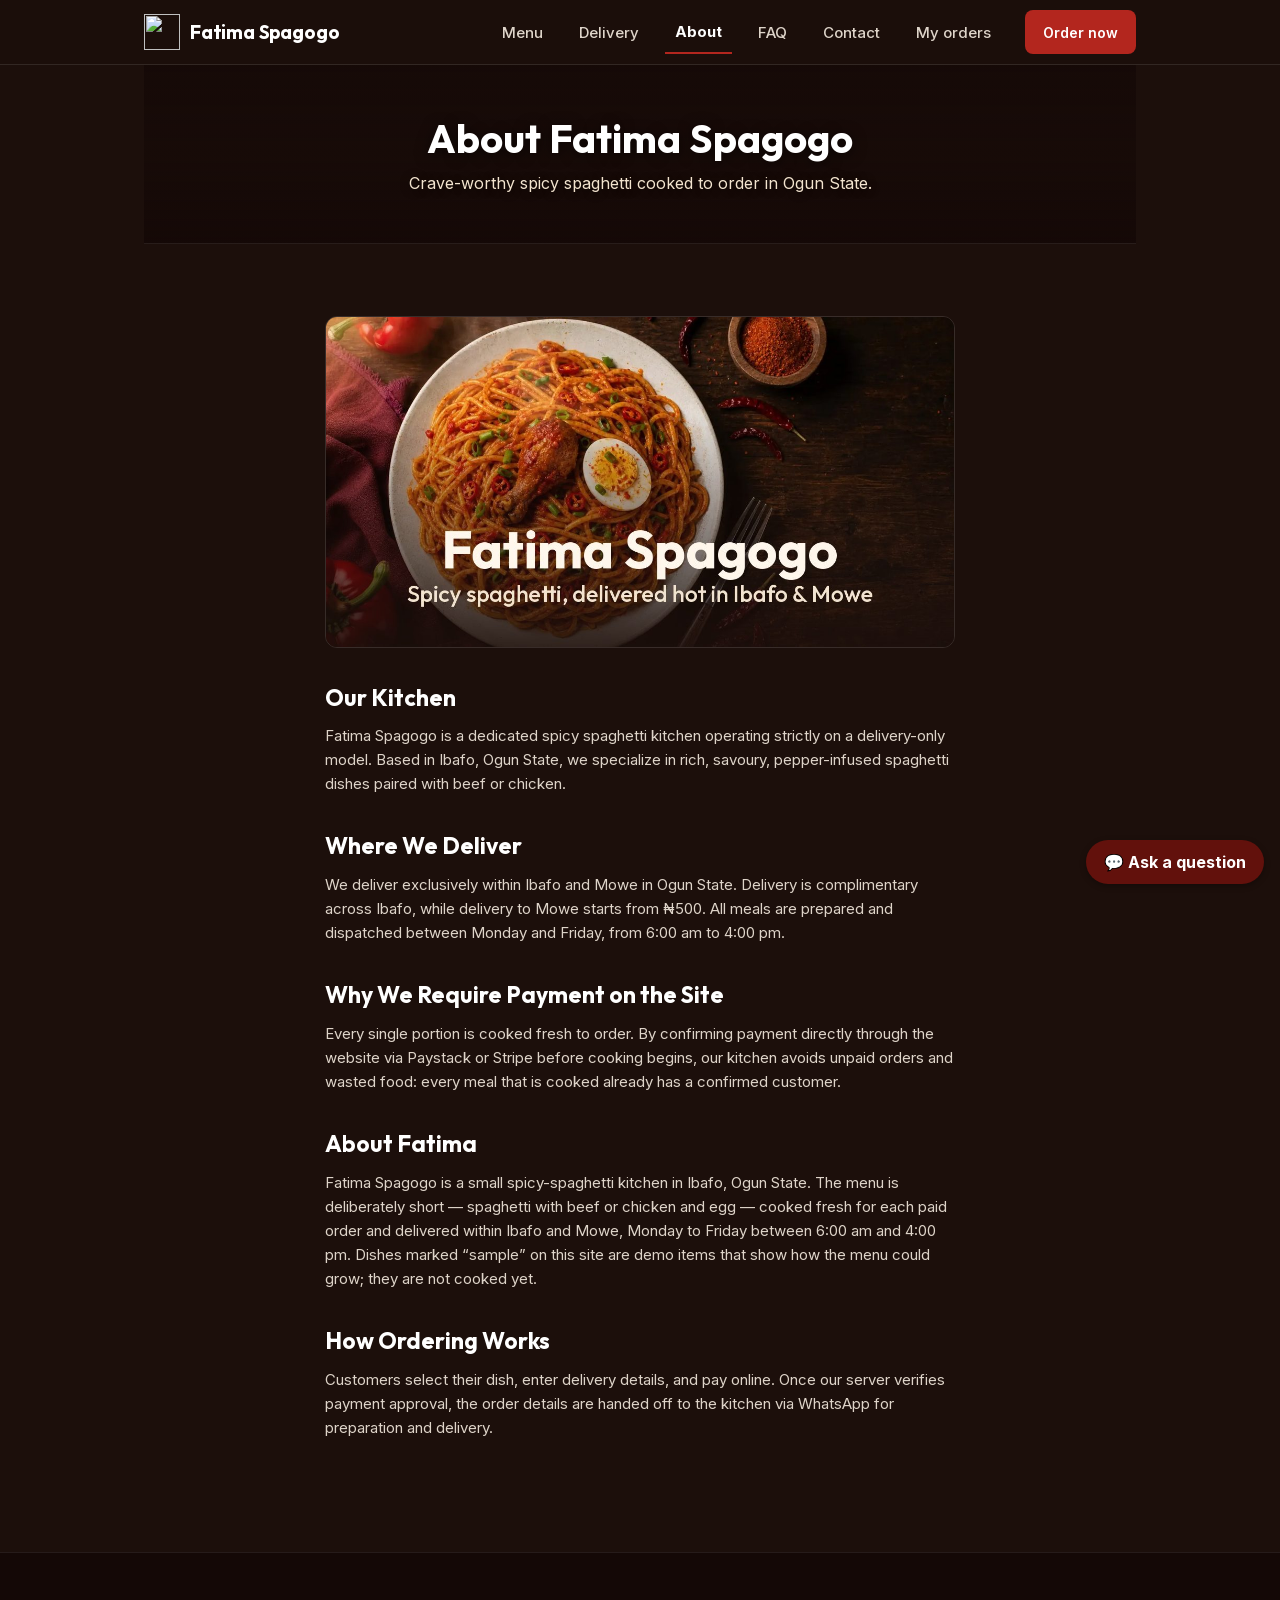
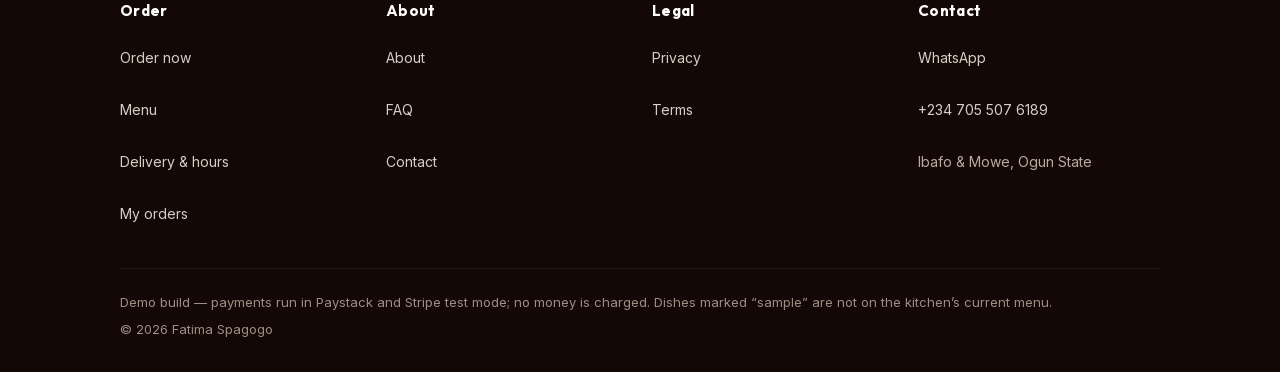
==== commit d902b01e: "Content: footer credit removed, contact email, about text, unused CSS" ====
--- a/about.html
+++ b/about.html
@@ -59,9 +59,8 @@
       <h2>Why We Require Payment on the Site</h2>
       <p>Every single portion is cooked fresh to order. By confirming payment directly through the website via Paystack or Stripe before cooking begins, our kitchen avoids unpaid orders and wasted food: every meal that is cooked already has a confirmed customer.</p>
 
-      <div class="todoBox">
-        <p><strong>TODO: confirm with Fatima</strong> &mdash; 5&ndash;10 line owner story detailing the culinary journey, founding vision, and local kitchen background.</p>
-      </div>
+      <h2>About Fatima</h2>
+      <p>Fatima Spagogo is a small spicy-spaghetti kitchen in Ibafo, Ogun State. The menu is deliberately short &mdash; spaghetti with beef or chicken and egg &mdash; cooked fresh for each paid order and delivered within Ibafo and Mowe, Monday to Friday between 6:00 am and 4:00 pm. Dishes marked &ldquo;sample&rdquo; on this site are demo items that show how the menu could grow; they are not cooked yet.</p>
 
       <h2>How Ordering Works</h2>
       <p>Customers select their dish, enter delivery details, and pay online. Once our server verifies payment approval, the order details are handed off to the kitchen via WhatsApp for preparation and delivery.</p>
@@ -106,7 +105,7 @@
       </div>
       <div class="siteFooter-bottom">
         <p class="siteFooter-demo">Demo build — payments run in Paystack and Stripe test mode; no money is charged. Dishes marked &ldquo;sample&rdquo; are not on the kitchen&rsquo;s current menu.</p>
-        <p class="siteFooter-copy">&copy; 2026 Fatima Spagogo &middot; Built by <a href="TODO_PORTFOLIO_URL" target="_blank" rel="noopener">BraceScripts</a></p>
+        <p class="siteFooter-copy">&copy; 2026 Fatima Spagogo</p>
       </div>
     </div>
   </footer>
--- a/style.css
+++ b/style.css
@@ -534,15 +534,6 @@
     .siteHeader, .ordersPanel, .paymentResult { max-width: 640px; }
     .siteHeader h1 { font-size: 40px; }
     .siteHeader p { font-size: 17px; }
-    #orderForm {
-        max-width: 640px;
-        display: grid;
-        grid-template-columns: 1fr 1fr;
-        column-gap: 20px;
-        padding: 24px 28px 28px;
-    }
-    #orderForm > div:last-child { grid-column: 1 / -1; }   /* quantity + Place Order */
-    #quantity { max-width: 120px; margin-right: 16px; }
     #chatWindow { width: min(360px, calc(100vw - 32px)); max-height: min(520px, 70vh); }
 }
 
@@ -611,73 +602,6 @@
     padding: 20px; text-align: center; font-size: 14px; color: #605c56;
 }
 
-/* Menu Cards */
-.menu-selection {
-    border: none;
-    padding: 0;
-    margin: var(--space-4) 0 0 0;
-}
-.menu-selection legend {
-    color: var(--text-primary);
-    font-weight: 500;
-    font-size: 14px;
-    margin-bottom: var(--space-2);
-    padding: 0;
-}
-.menu-cards {
-    display: flex;
-    flex-direction: column;
-    gap: var(--space-2);
-}
-.menu-card {
-    cursor: pointer;
-    display: block;
-}
-.menu-card input[type="radio"] {
-    display: none;
-}
-.card-content {
-    border: 2px solid var(--border);
-    border-radius: 20px;
-    padding: var(--space-3);
-    transition: all 0.2s ease;
-    display: flex;
-    flex-direction: row;
-    align-items: center;
-    gap: var(--space-3);
-}
-.card-img {
-    width: 80px;
-    height: 80px;
-    border-radius: 16px;
-    object-fit: cover;
-    flex-shrink: 0;
-}
-.card-text {
-    display: flex;
-    flex-direction: column;
-}
-.menu-card input[type="radio"]:checked + .card-content {
-    border-color: var(--primary);
-    background-color: rgba(179, 38, 30, 0.04);
-}
-.card-title {
-    font-weight: 600;
-    font-size: 16px;
-    color: var(--text-primary);
-}
-.card-desc {
-    font-size: 14px;
-    color: var(--text-secondary);
-    margin-top: var(--space-1);
-}
-.card-price {
-    font-weight: 700;
-    font-size: 16px;
-    color: var(--primary);
-    margin-top: var(--space-2);
-}
-
 /* Kanban Board */
 .staffKanban {
     display: flex;
@@ -704,47 +628,10 @@
     font-family: var(--font-heading);
 }
 
-/* Sticky Order Summary */
-.order-summary-sticky {
-    position: sticky;
-    bottom: 16px;
-    background-color: var(--surface);
-    border: 1px solid var(--border);
-    border-radius: var(--radius-lg);
-    padding: var(--space-3) var(--space-3) 0 var(--space-3);
-    margin: var(--space-4) 0 16px 0;
-    box-shadow: 0 -4px 30px rgba(0, 0, 0, 0.12);
-    z-index: 10;
-}
-.total-row {
-    display: flex;
-    justify-content: space-between;
-    align-items: center;
-    font-size: 18px;
-    margin-bottom: var(--space-2);
-}
-.total-row span {
-    color: var(--text-secondary);
-    font-weight: 500;
-}
-.total-row strong {
-    color: var(--primary);
-    font-size: 24px;
-    font-weight: 700;
-}
-.order-summary-sticky button {
-    width: 100%;
-    margin-top: 0;
-}
-
-.menu-card:active .card-content { transform: scale(0.98); }
-
-
 ::-webkit-scrollbar { display: none; }
 html, body { -ms-overflow-style: none; scrollbar-width: none; }
 
 @media (max-width: 1023px) {
-    #chatWidget { bottom: calc(16px + 123px); }
     #chatToggleBtn {
         width: 52px; height: 52px; padding: 0; border-radius: 50%; font-size: 0;
         display: flex; align-items: center; justify-content: center;
--- a/layout.css
+++ b/layout.css
@@ -397,16 +397,6 @@
     border-radius: 0 var(--radius-md) var(--radius-md) 0;
     padding: var(--space-3) var(--space-4);
     margin: var(--space-4) 0;
-}
-
-.prose .todoBox {
-    background: rgba(255, 180, 0, 0.08);
-    border: 1px dashed rgba(255, 180, 0, 0.4);
-    border-radius: var(--radius-md);
-    padding: var(--space-3) var(--space-4);
-    margin: var(--space-4) 0;
-    color: #ffd166;
-    font-size: 14px;
 }
 
 .decorativeImage {
